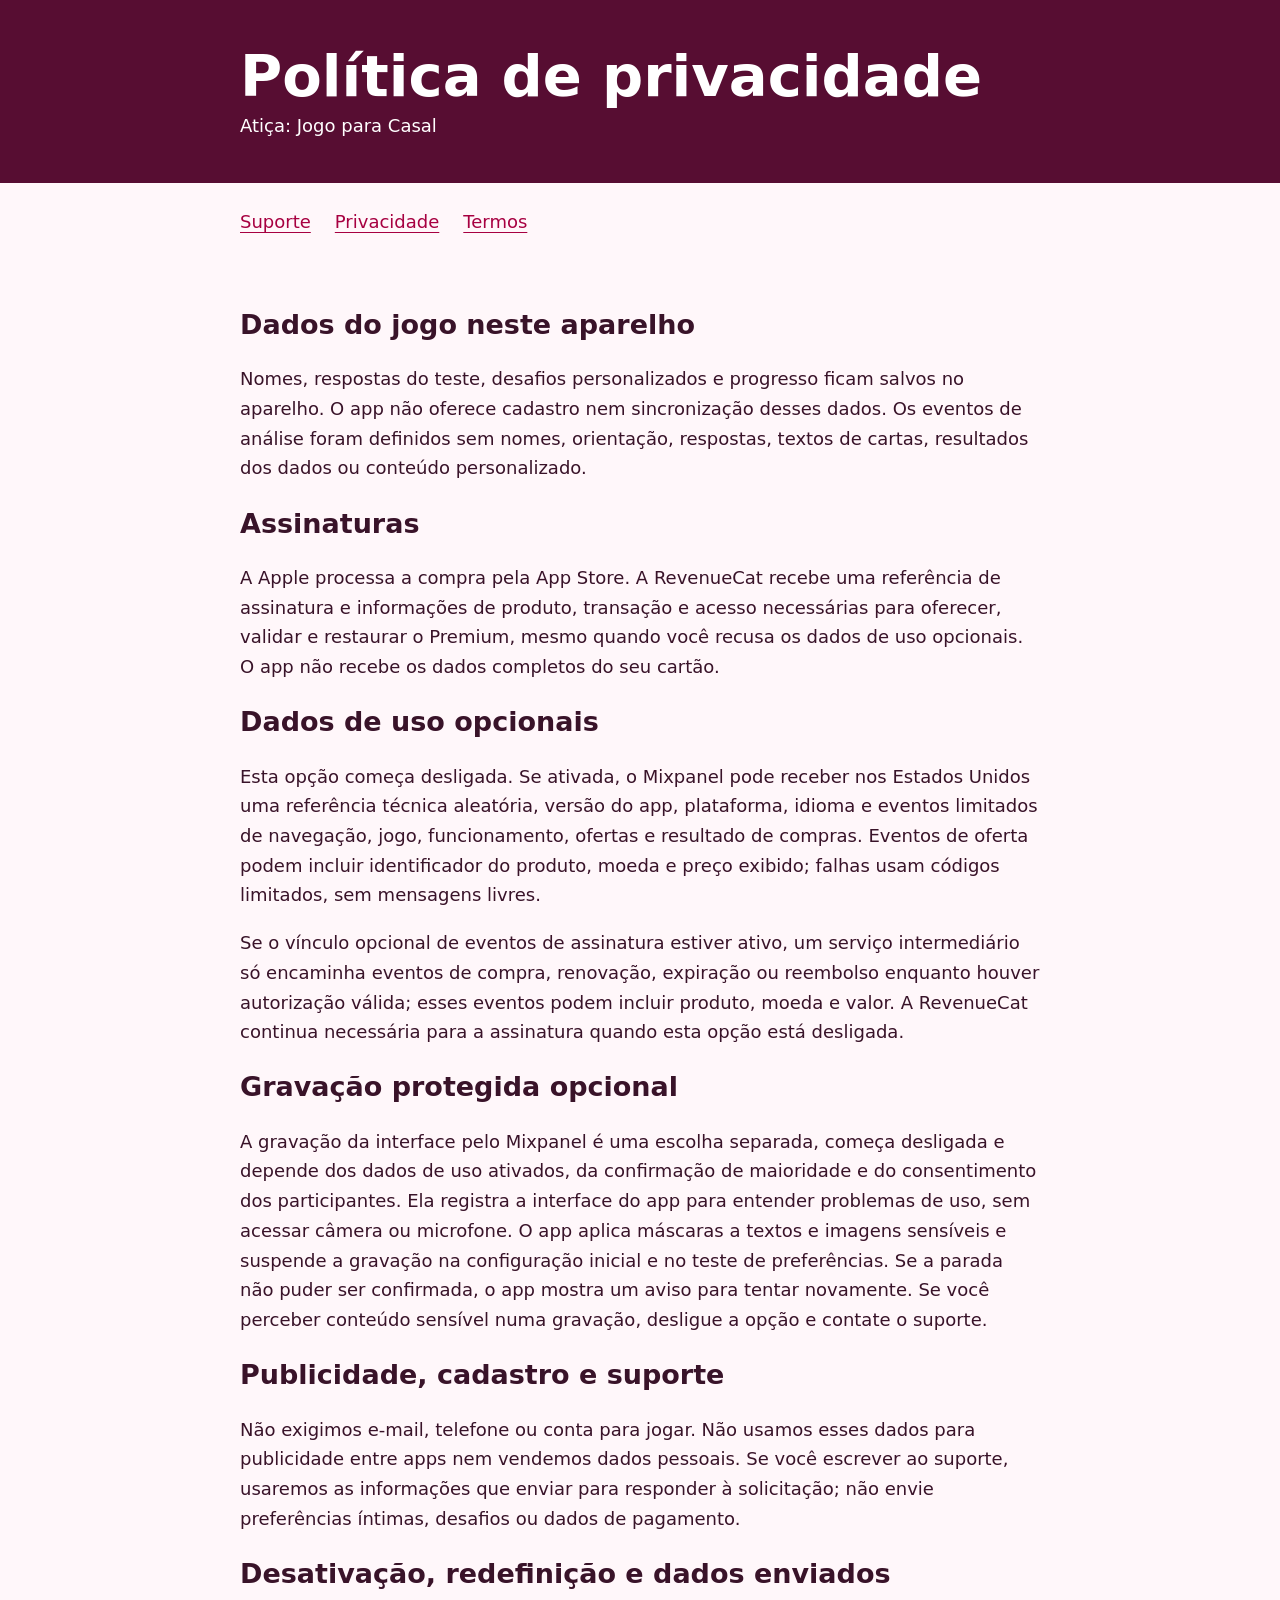
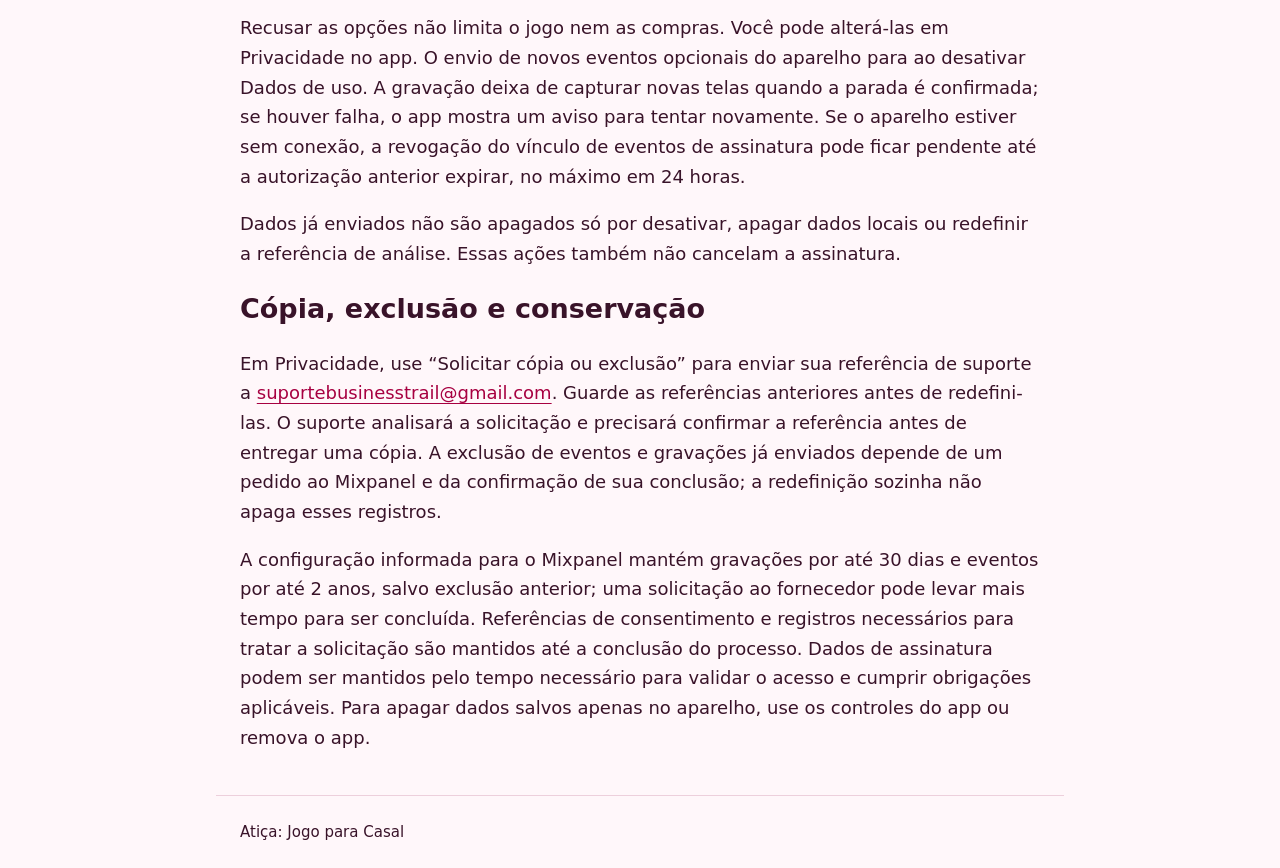
==== docs/privacidade.html @ 7106893f "Publish Atica legal and support pages" ====
<!doctype html>
<html lang="pt-BR">
<head>
  <meta charset="utf-8">
  <meta name="viewport" content="width=device-width,initial-scale=1">
  <title>Política de privacidade — Atiça</title>
  <link rel="stylesheet" href="styles.css">
</head>
<body>
  <header><h1>Política de privacidade</h1><p>Atiça: Jogo para Casal</p></header>
  <nav aria-label="Navegação"><a href="index.html">Suporte</a><a href="privacidade.html">Privacidade</a><a href="termos.html">Termos</a></nav>
  <main>
    <h2>Dados do jogo neste aparelho</h2>
    <p>Nomes, respostas do teste, desafios personalizados e progresso ficam salvos no aparelho. O app não oferece cadastro nem sincronização desses dados. Os eventos de análise foram definidos sem nomes, orientação, respostas, textos de cartas, resultados dos dados ou conteúdo personalizado.</p>

    <h2>Assinaturas</h2>
    <p>A Apple processa a compra pela App Store. A RevenueCat recebe uma referência de assinatura e informações de produto, transação e acesso necessárias para oferecer, validar e restaurar o Premium, mesmo quando você recusa os dados de uso opcionais. O app não recebe os dados completos do seu cartão.</p>

    <h2>Dados de uso opcionais</h2>
    <p>Esta opção começa desligada. Se ativada, o Mixpanel pode receber nos Estados Unidos uma referência técnica aleatória, versão do app, plataforma, idioma e eventos limitados de navegação, jogo, funcionamento, ofertas e resultado de compras. Eventos de oferta podem incluir identificador do produto, moeda e preço exibido; falhas usam códigos limitados, sem mensagens livres.</p>
    <p>Se o vínculo opcional de eventos de assinatura estiver ativo, um serviço intermediário só encaminha eventos de compra, renovação, expiração ou reembolso enquanto houver autorização válida; esses eventos podem incluir produto, moeda e valor. A RevenueCat continua necessária para a assinatura quando esta opção está desligada.</p>

    <h2>Gravação protegida opcional</h2>
    <p>A gravação da interface pelo Mixpanel é uma escolha separada, começa desligada e depende dos dados de uso ativados, da confirmação de maioridade e do consentimento dos participantes. Ela registra a interface do app para entender problemas de uso, sem acessar câmera ou microfone. O app aplica máscaras a textos e imagens sensíveis e suspende a gravação na configuração inicial e no teste de preferências. Se a parada não puder ser confirmada, o app mostra um aviso para tentar novamente. Se você perceber conteúdo sensível numa gravação, desligue a opção e contate o suporte.</p>

    <h2>Publicidade, cadastro e suporte</h2>
    <p>Não exigimos e-mail, telefone ou conta para jogar. Não usamos esses dados para publicidade entre apps nem vendemos dados pessoais. Se você escrever ao suporte, usaremos as informações que enviar para responder à solicitação; não envie preferências íntimas, desafios ou dados de pagamento.</p>

    <h2>Desativação, redefinição e dados enviados</h2>
    <p>Recusar as opções não limita o jogo nem as compras. Você pode alterá-las em Privacidade no app. O envio de novos eventos opcionais do aparelho para ao desativar Dados de uso. A gravação deixa de capturar novas telas quando a parada é confirmada; se houver falha, o app mostra um aviso para tentar novamente. Se o aparelho estiver sem conexão, a revogação do vínculo de eventos de assinatura pode ficar pendente até a autorização anterior expirar, no máximo em 24 horas.</p>
    <p>Dados já enviados não são apagados só por desativar, apagar dados locais ou redefinir a referência de análise. Essas ações também não cancelam a assinatura.</p>

    <h2>Cópia, exclusão e conservação</h2>
    <p>Em Privacidade, use “Solicitar cópia ou exclusão” para enviar sua referência de suporte a <a href="mailto:suportebusinesstrail@gmail.com?subject=Atiça%20-%20Solicitação%20de%20dados">suportebusinesstrail@gmail.com</a>. Guarde as referências anteriores antes de redefini-las. O suporte analisará a solicitação e precisará confirmar a referência antes de entregar uma cópia. A exclusão de eventos e gravações já enviados depende de um pedido ao Mixpanel e da confirmação de sua conclusão; a redefinição sozinha não apaga esses registros.</p>
    <p>A configuração informada para o Mixpanel mantém gravações por até 30 dias e eventos por até 2 anos, salvo exclusão anterior; uma solicitação ao fornecedor pode levar mais tempo para ser concluída. Referências de consentimento e registros necessários para tratar a solicitação são mantidos até a conclusão do processo. Dados de assinatura podem ser mantidos pelo tempo necessário para validar o acesso e cumprir obrigações aplicáveis. Para apagar dados salvos apenas no aparelho, use os controles do app ou remova o app.</p>
  </main>
  <footer>Atiça: Jogo para Casal</footer>
</body>
</html>
---- docs/styles.css ----
:root{font:18px/1.65 system-ui,sans-serif;color:#391329;background:#fff7fa}body{margin:0}main,nav,footer{max-width:800px;margin:auto;padding:24px}nav{display:flex;flex-wrap:wrap;gap:24px}a{color:#a70041;text-underline-offset:4px}header{background:#570d32;color:#fff;padding:42px 0}header h1,header p{max-width:800px;margin:0 auto;padding:0 24px}h1{font-size:clamp(2rem,5vw,3.2rem);line-height:1.2}h2{line-height:1.3}section{margin:32px 0}footer{border-top:1px solid #edd0dc;font-size:15px}.card{padding:24px;background:white;border:1px solid #ecd4df;border-radius:18px}a:focus-visible{outline:3px solid #de0050;outline-offset:5px}
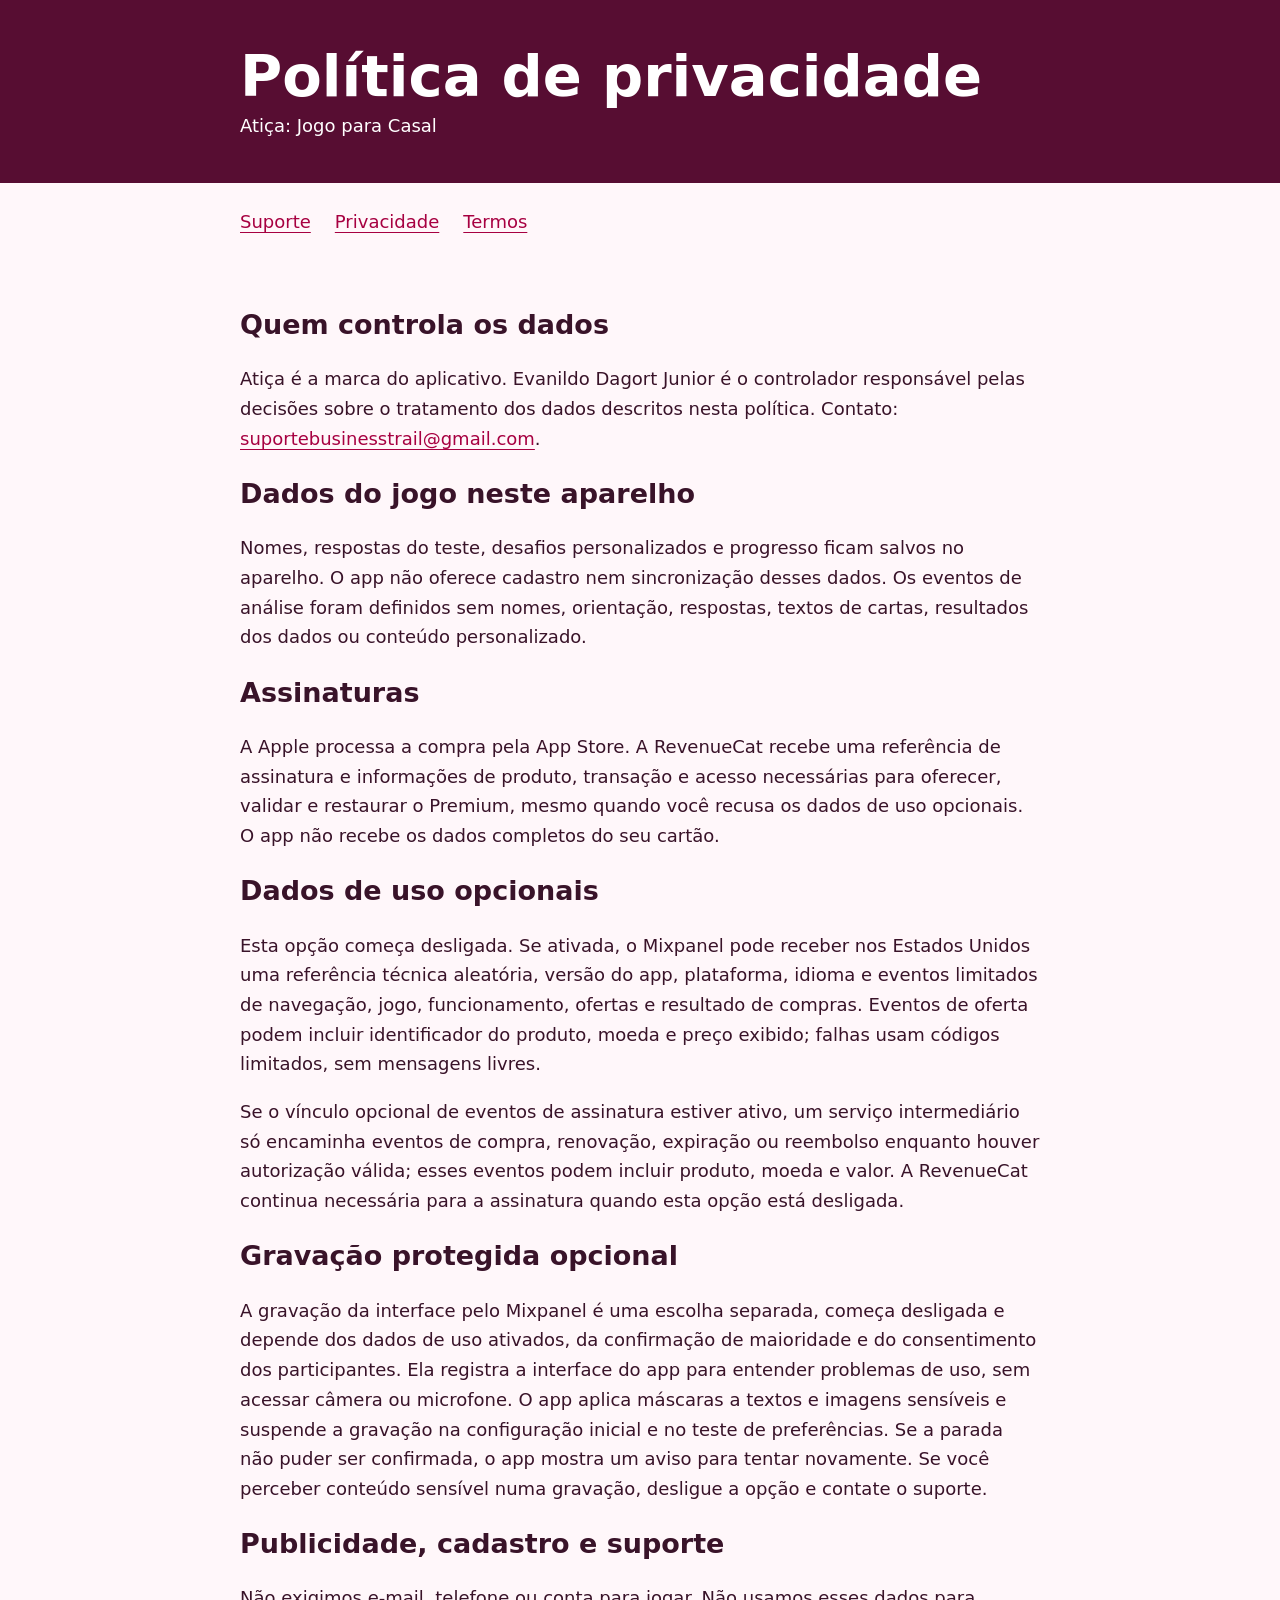
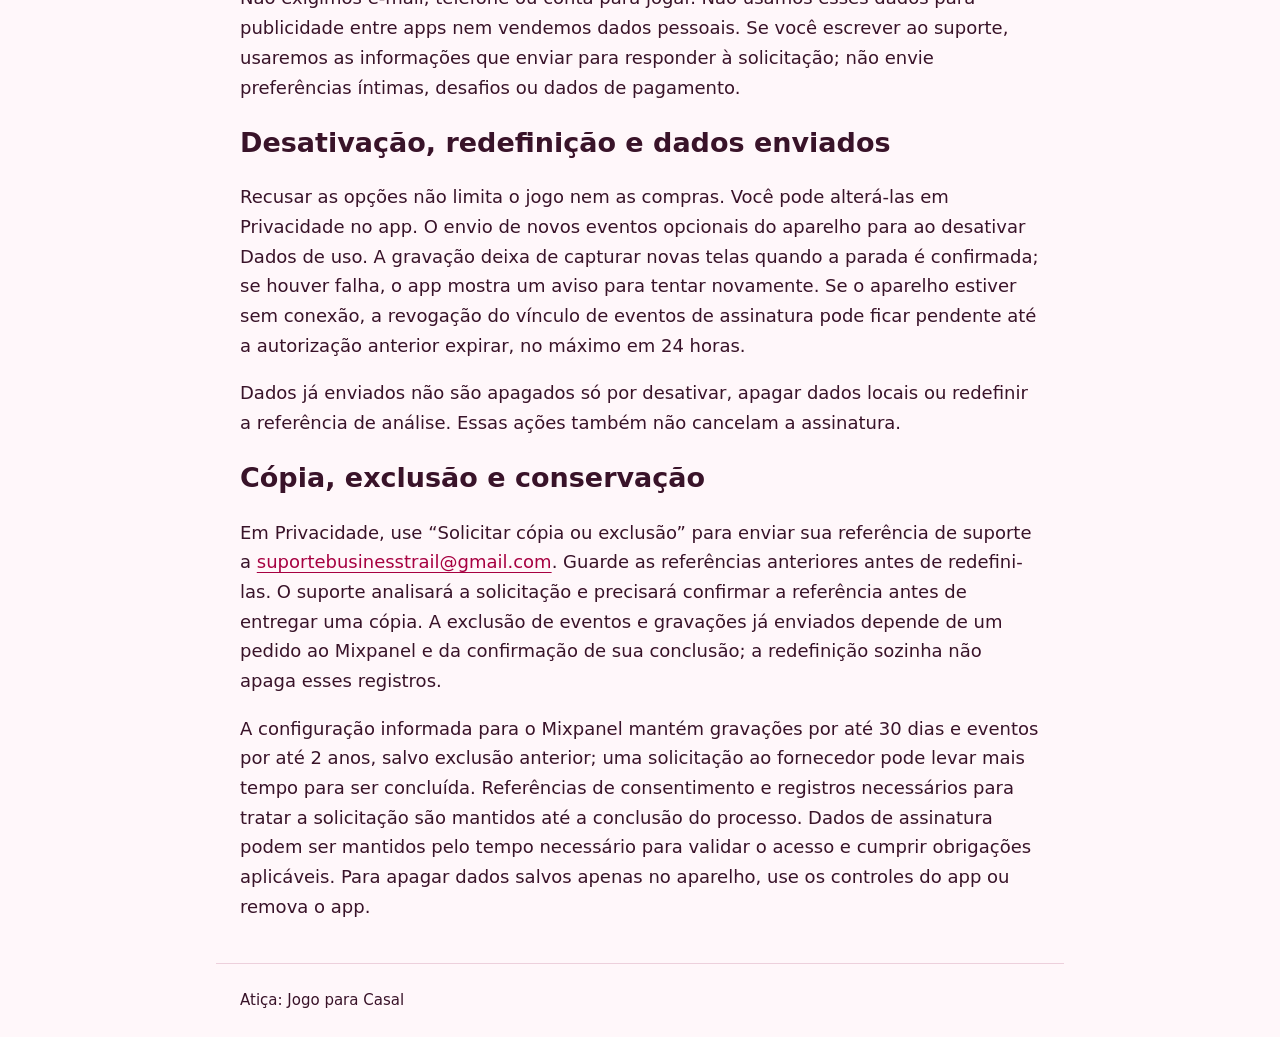
==== commit e5bd9b3e: "Identify Atiça operator in legal pages" ====
--- a/docs/privacidade.html
+++ b/docs/privacidade.html
@@ -10,6 +10,9 @@
   <header><h1>Política de privacidade</h1><p>Atiça: Jogo para Casal</p></header>
   <nav aria-label="Navegação"><a href="index.html">Suporte</a><a href="privacidade.html">Privacidade</a><a href="termos.html">Termos</a></nav>
   <main>
+    <h2>Quem controla os dados</h2>
+    <p>Atiça é a marca do aplicativo. Evanildo Dagort Junior é o controlador responsável pelas decisões sobre o tratamento dos dados descritos nesta política. Contato: <a href="mailto:suportebusinesstrail@gmail.com?subject=Atiça%20-%20Privacidade">suportebusinesstrail@gmail.com</a>.</p>
+
     <h2>Dados do jogo neste aparelho</h2>
     <p>Nomes, respostas do teste, desafios personalizados e progresso ficam salvos no aparelho. O app não oferece cadastro nem sincronização desses dados. Os eventos de análise foram definidos sem nomes, orientação, respostas, textos de cartas, resultados dos dados ou conteúdo personalizado.</p>
 
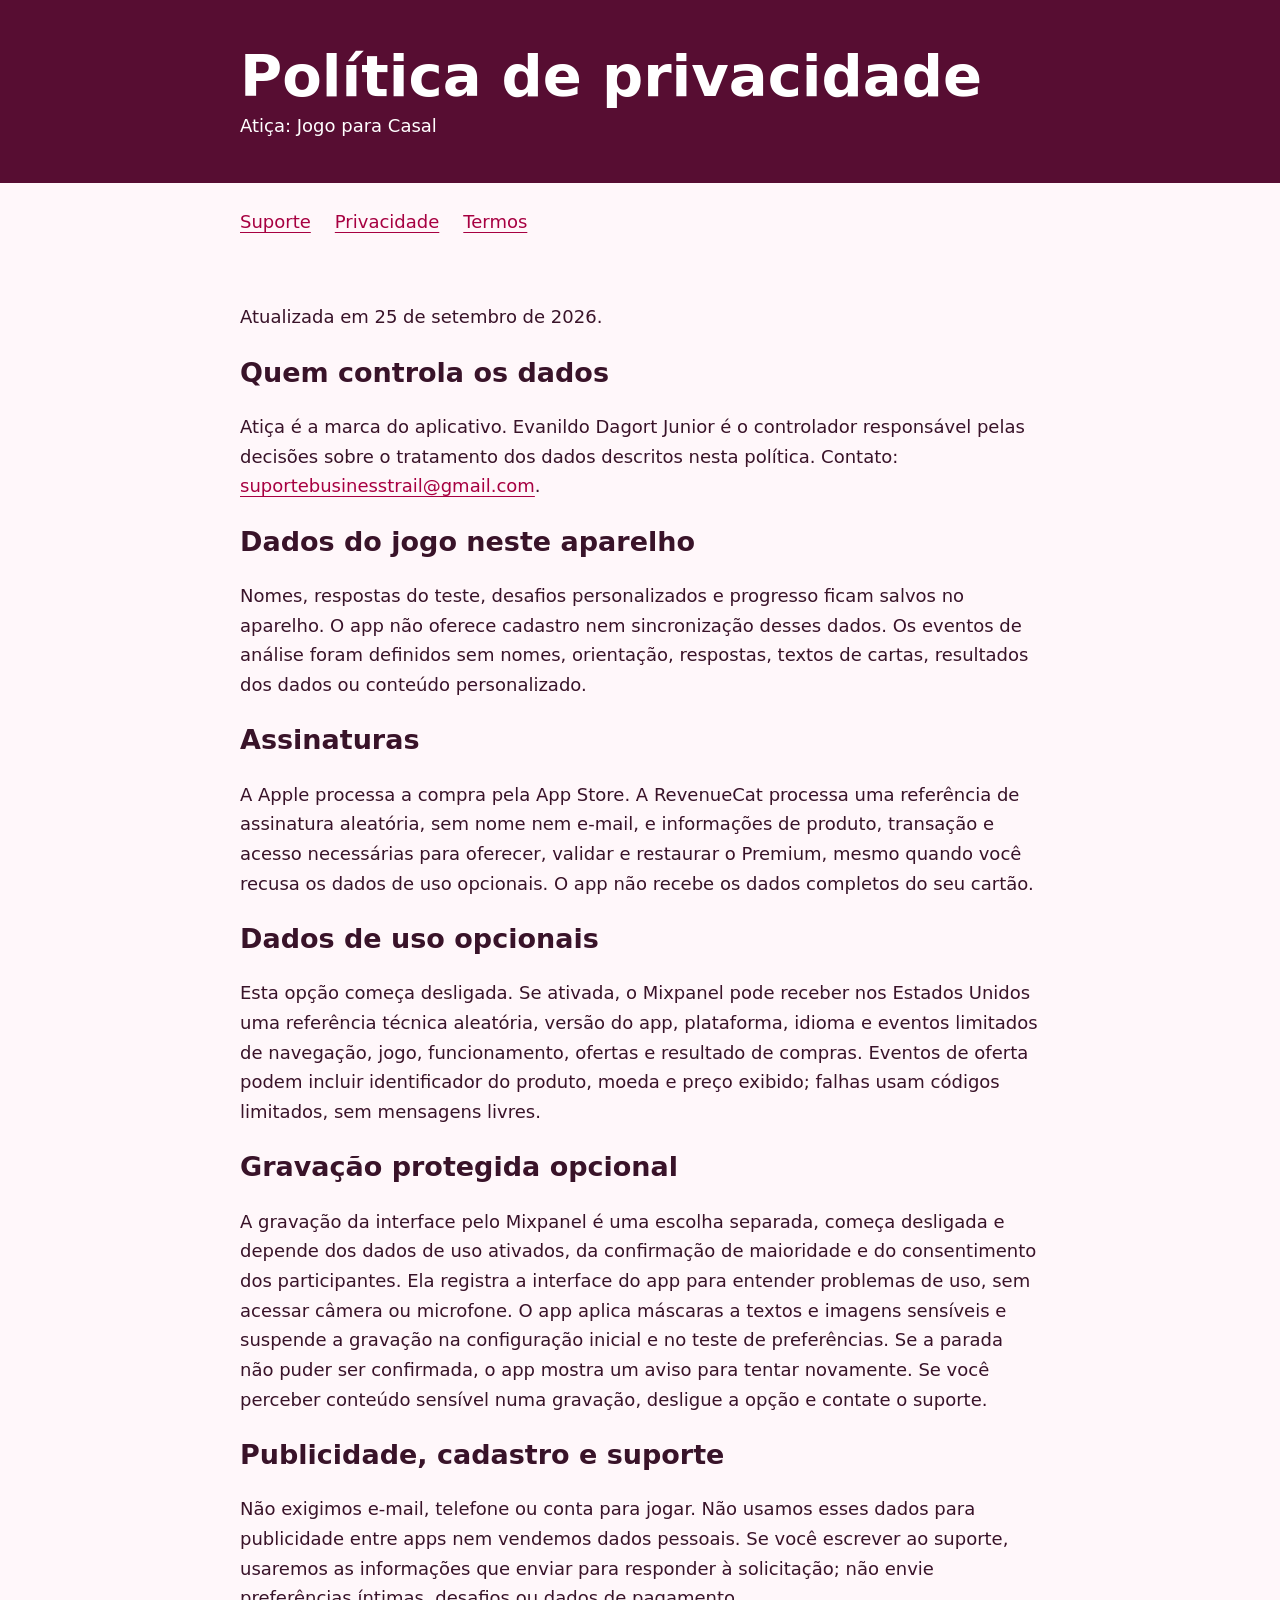
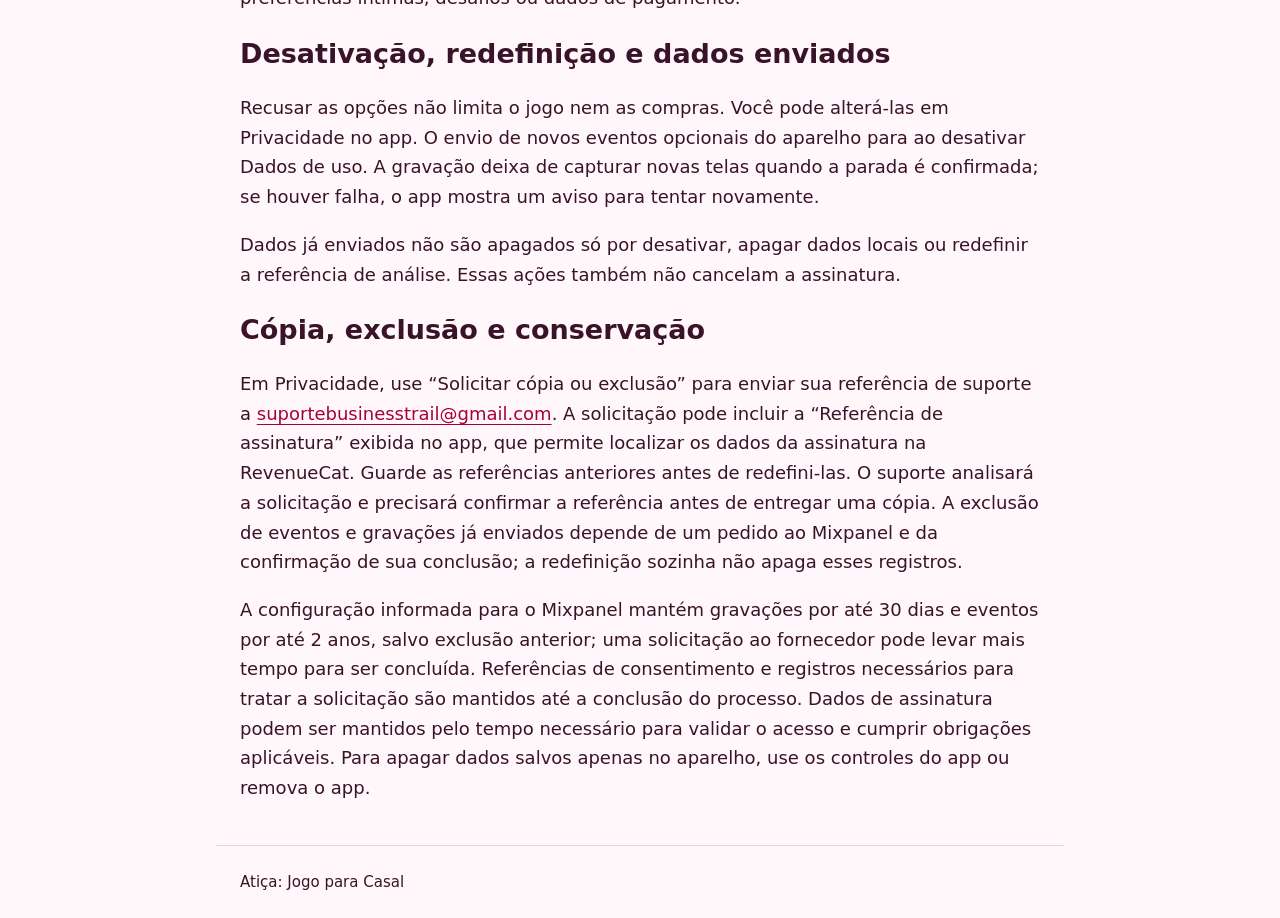
==== commit 452b1739: "Update privacy policy and terms for build 7: remove revenue relay, add Apple EULA, 'Restaurar compra" ====
--- a/docs/privacidade.html
+++ b/docs/privacidade.html
@@ -10,6 +10,8 @@
   <header><h1>Política de privacidade</h1><p>Atiça: Jogo para Casal</p></header>
   <nav aria-label="Navegação"><a href="index.html">Suporte</a><a href="privacidade.html">Privacidade</a><a href="termos.html">Termos</a></nav>
   <main>
+    <p>Atualizada em 25 de setembro de 2026.</p>
+
     <h2>Quem controla os dados</h2>
     <p>Atiça é a marca do aplicativo. Evanildo Dagort Junior é o controlador responsável pelas decisões sobre o tratamento dos dados descritos nesta política. Contato: <a href="mailto:suportebusinesstrail@gmail.com?subject=Atiça%20-%20Privacidade">suportebusinesstrail@gmail.com</a>.</p>
 
@@ -17,11 +19,10 @@
     <p>Nomes, respostas do teste, desafios personalizados e progresso ficam salvos no aparelho. O app não oferece cadastro nem sincronização desses dados. Os eventos de análise foram definidos sem nomes, orientação, respostas, textos de cartas, resultados dos dados ou conteúdo personalizado.</p>
 
     <h2>Assinaturas</h2>
-    <p>A Apple processa a compra pela App Store. A RevenueCat recebe uma referência de assinatura e informações de produto, transação e acesso necessárias para oferecer, validar e restaurar o Premium, mesmo quando você recusa os dados de uso opcionais. O app não recebe os dados completos do seu cartão.</p>
+    <p>A Apple processa a compra pela App Store. A RevenueCat processa uma referência de assinatura aleatória, sem nome nem e-mail, e informações de produto, transação e acesso necessárias para oferecer, validar e restaurar o Premium, mesmo quando você recusa os dados de uso opcionais. O app não recebe os dados completos do seu cartão.</p>
 
     <h2>Dados de uso opcionais</h2>
     <p>Esta opção começa desligada. Se ativada, o Mixpanel pode receber nos Estados Unidos uma referência técnica aleatória, versão do app, plataforma, idioma e eventos limitados de navegação, jogo, funcionamento, ofertas e resultado de compras. Eventos de oferta podem incluir identificador do produto, moeda e preço exibido; falhas usam códigos limitados, sem mensagens livres.</p>
-    <p>Se o vínculo opcional de eventos de assinatura estiver ativo, um serviço intermediário só encaminha eventos de compra, renovação, expiração ou reembolso enquanto houver autorização válida; esses eventos podem incluir produto, moeda e valor. A RevenueCat continua necessária para a assinatura quando esta opção está desligada.</p>
 
     <h2>Gravação protegida opcional</h2>
     <p>A gravação da interface pelo Mixpanel é uma escolha separada, começa desligada e depende dos dados de uso ativados, da confirmação de maioridade e do consentimento dos participantes. Ela registra a interface do app para entender problemas de uso, sem acessar câmera ou microfone. O app aplica máscaras a textos e imagens sensíveis e suspende a gravação na configuração inicial e no teste de preferências. Se a parada não puder ser confirmada, o app mostra um aviso para tentar novamente. Se você perceber conteúdo sensível numa gravação, desligue a opção e contate o suporte.</p>
@@ -30,11 +31,11 @@
     <p>Não exigimos e-mail, telefone ou conta para jogar. Não usamos esses dados para publicidade entre apps nem vendemos dados pessoais. Se você escrever ao suporte, usaremos as informações que enviar para responder à solicitação; não envie preferências íntimas, desafios ou dados de pagamento.</p>
 
     <h2>Desativação, redefinição e dados enviados</h2>
-    <p>Recusar as opções não limita o jogo nem as compras. Você pode alterá-las em Privacidade no app. O envio de novos eventos opcionais do aparelho para ao desativar Dados de uso. A gravação deixa de capturar novas telas quando a parada é confirmada; se houver falha, o app mostra um aviso para tentar novamente. Se o aparelho estiver sem conexão, a revogação do vínculo de eventos de assinatura pode ficar pendente até a autorização anterior expirar, no máximo em 24 horas.</p>
+    <p>Recusar as opções não limita o jogo nem as compras. Você pode alterá-las em Privacidade no app. O envio de novos eventos opcionais do aparelho para ao desativar Dados de uso. A gravação deixa de capturar novas telas quando a parada é confirmada; se houver falha, o app mostra um aviso para tentar novamente.</p>
     <p>Dados já enviados não são apagados só por desativar, apagar dados locais ou redefinir a referência de análise. Essas ações também não cancelam a assinatura.</p>
 
     <h2>Cópia, exclusão e conservação</h2>
-    <p>Em Privacidade, use “Solicitar cópia ou exclusão” para enviar sua referência de suporte a <a href="mailto:suportebusinesstrail@gmail.com?subject=Atiça%20-%20Solicitação%20de%20dados">suportebusinesstrail@gmail.com</a>. Guarde as referências anteriores antes de redefini-las. O suporte analisará a solicitação e precisará confirmar a referência antes de entregar uma cópia. A exclusão de eventos e gravações já enviados depende de um pedido ao Mixpanel e da confirmação de sua conclusão; a redefinição sozinha não apaga esses registros.</p>
+    <p>Em Privacidade, use “Solicitar cópia ou exclusão” para enviar sua referência de suporte a <a href="mailto:suportebusinesstrail@gmail.com?subject=Atiça%20-%20Solicitação%20de%20dados">suportebusinesstrail@gmail.com</a>. A solicitação pode incluir a “Referência de assinatura” exibida no app, que permite localizar os dados da assinatura na RevenueCat. Guarde as referências anteriores antes de redefini-las. O suporte analisará a solicitação e precisará confirmar a referência antes de entregar uma cópia. A exclusão de eventos e gravações já enviados depende de um pedido ao Mixpanel e da confirmação de sua conclusão; a redefinição sozinha não apaga esses registros.</p>
     <p>A configuração informada para o Mixpanel mantém gravações por até 30 dias e eventos por até 2 anos, salvo exclusão anterior; uma solicitação ao fornecedor pode levar mais tempo para ser concluída. Referências de consentimento e registros necessários para tratar a solicitação são mantidos até a conclusão do processo. Dados de assinatura podem ser mantidos pelo tempo necessário para validar o acesso e cumprir obrigações aplicáveis. Para apagar dados salvos apenas no aparelho, use os controles do app ou remova o app.</p>
   </main>
   <footer>Atiça: Jogo para Casal</footer>
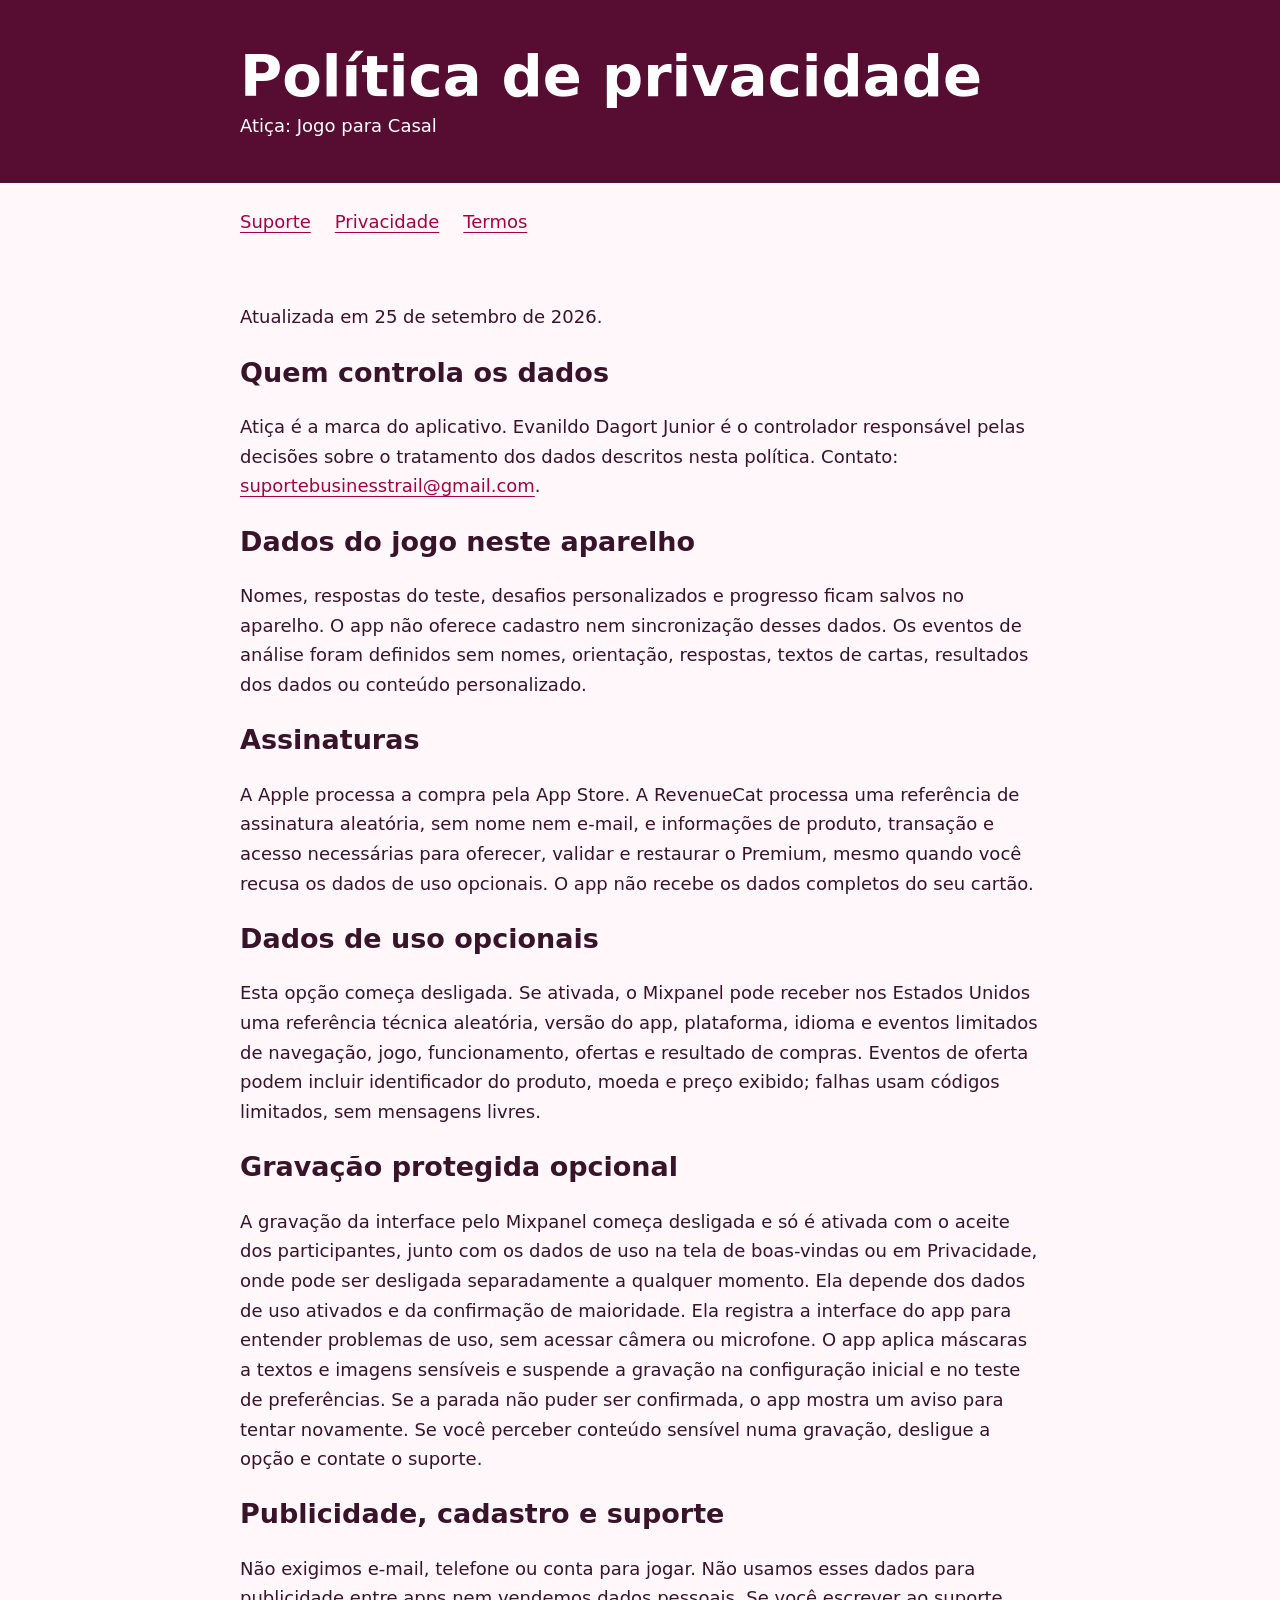
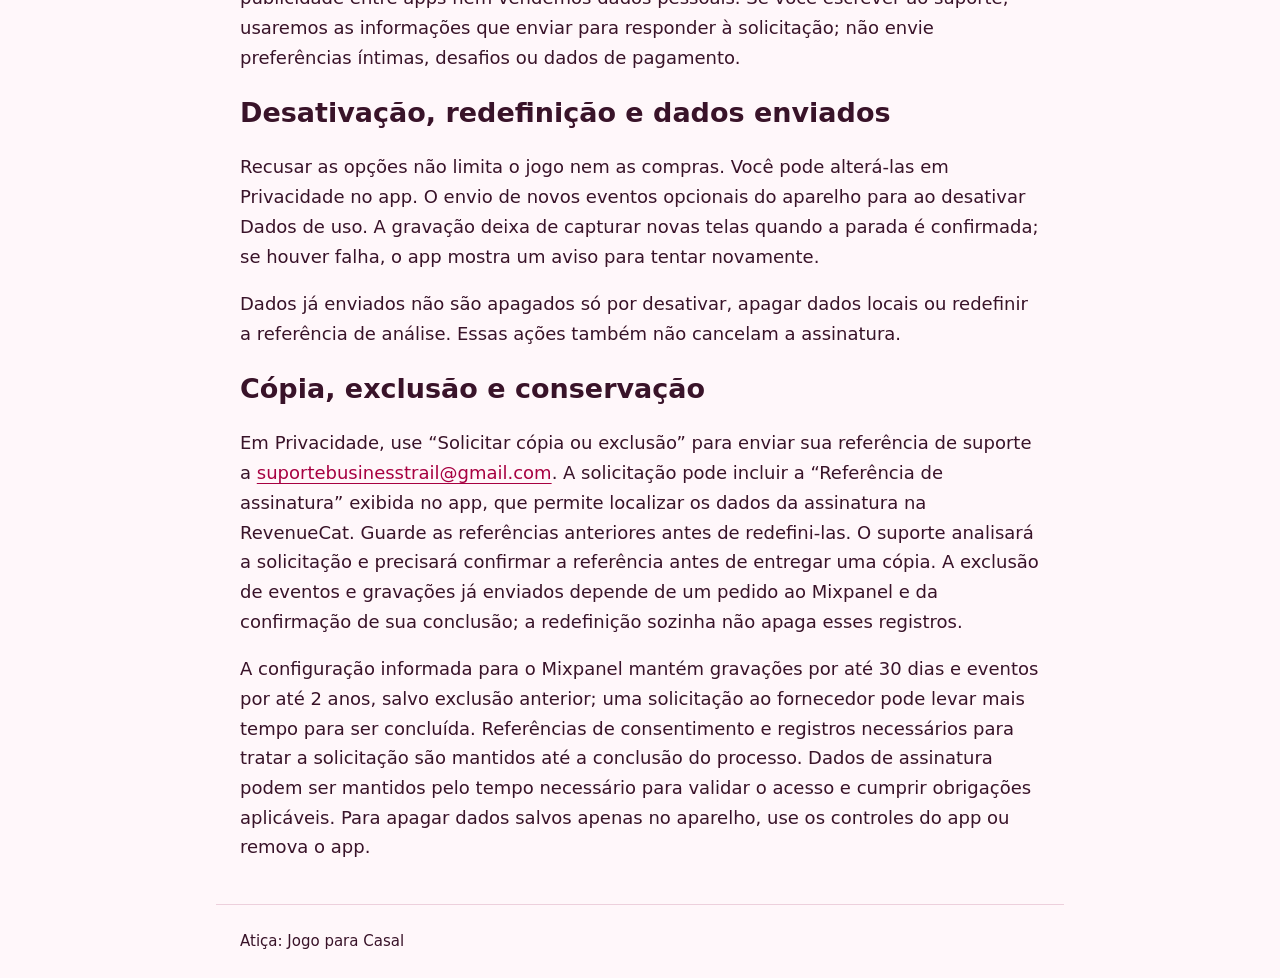
==== commit 9c4d29c9: "Policy for build 10: recording is enabled with Dados de uso on the welcome consent screen and can be" ====
--- a/docs/privacidade.html
+++ b/docs/privacidade.html
@@ -25,7 +25,7 @@
     <p>Esta opção começa desligada. Se ativada, o Mixpanel pode receber nos Estados Unidos uma referência técnica aleatória, versão do app, plataforma, idioma e eventos limitados de navegação, jogo, funcionamento, ofertas e resultado de compras. Eventos de oferta podem incluir identificador do produto, moeda e preço exibido; falhas usam códigos limitados, sem mensagens livres.</p>
 
     <h2>Gravação protegida opcional</h2>
-    <p>A gravação da interface pelo Mixpanel é uma escolha separada, começa desligada e depende dos dados de uso ativados, da confirmação de maioridade e do consentimento dos participantes. Ela registra a interface do app para entender problemas de uso, sem acessar câmera ou microfone. O app aplica máscaras a textos e imagens sensíveis e suspende a gravação na configuração inicial e no teste de preferências. Se a parada não puder ser confirmada, o app mostra um aviso para tentar novamente. Se você perceber conteúdo sensível numa gravação, desligue a opção e contate o suporte.</p>
+    <p>A gravação da interface pelo Mixpanel começa desligada e só é ativada com o aceite dos participantes, junto com os dados de uso na tela de boas-vindas ou em Privacidade, onde pode ser desligada separadamente a qualquer momento. Ela depende dos dados de uso ativados e da confirmação de maioridade. Ela registra a interface do app para entender problemas de uso, sem acessar câmera ou microfone. O app aplica máscaras a textos e imagens sensíveis e suspende a gravação na configuração inicial e no teste de preferências. Se a parada não puder ser confirmada, o app mostra um aviso para tentar novamente. Se você perceber conteúdo sensível numa gravação, desligue a opção e contate o suporte.</p>
 
     <h2>Publicidade, cadastro e suporte</h2>
     <p>Não exigimos e-mail, telefone ou conta para jogar. Não usamos esses dados para publicidade entre apps nem vendemos dados pessoais. Se você escrever ao suporte, usaremos as informações que enviar para responder à solicitação; não envie preferências íntimas, desafios ou dados de pagamento.</p>
